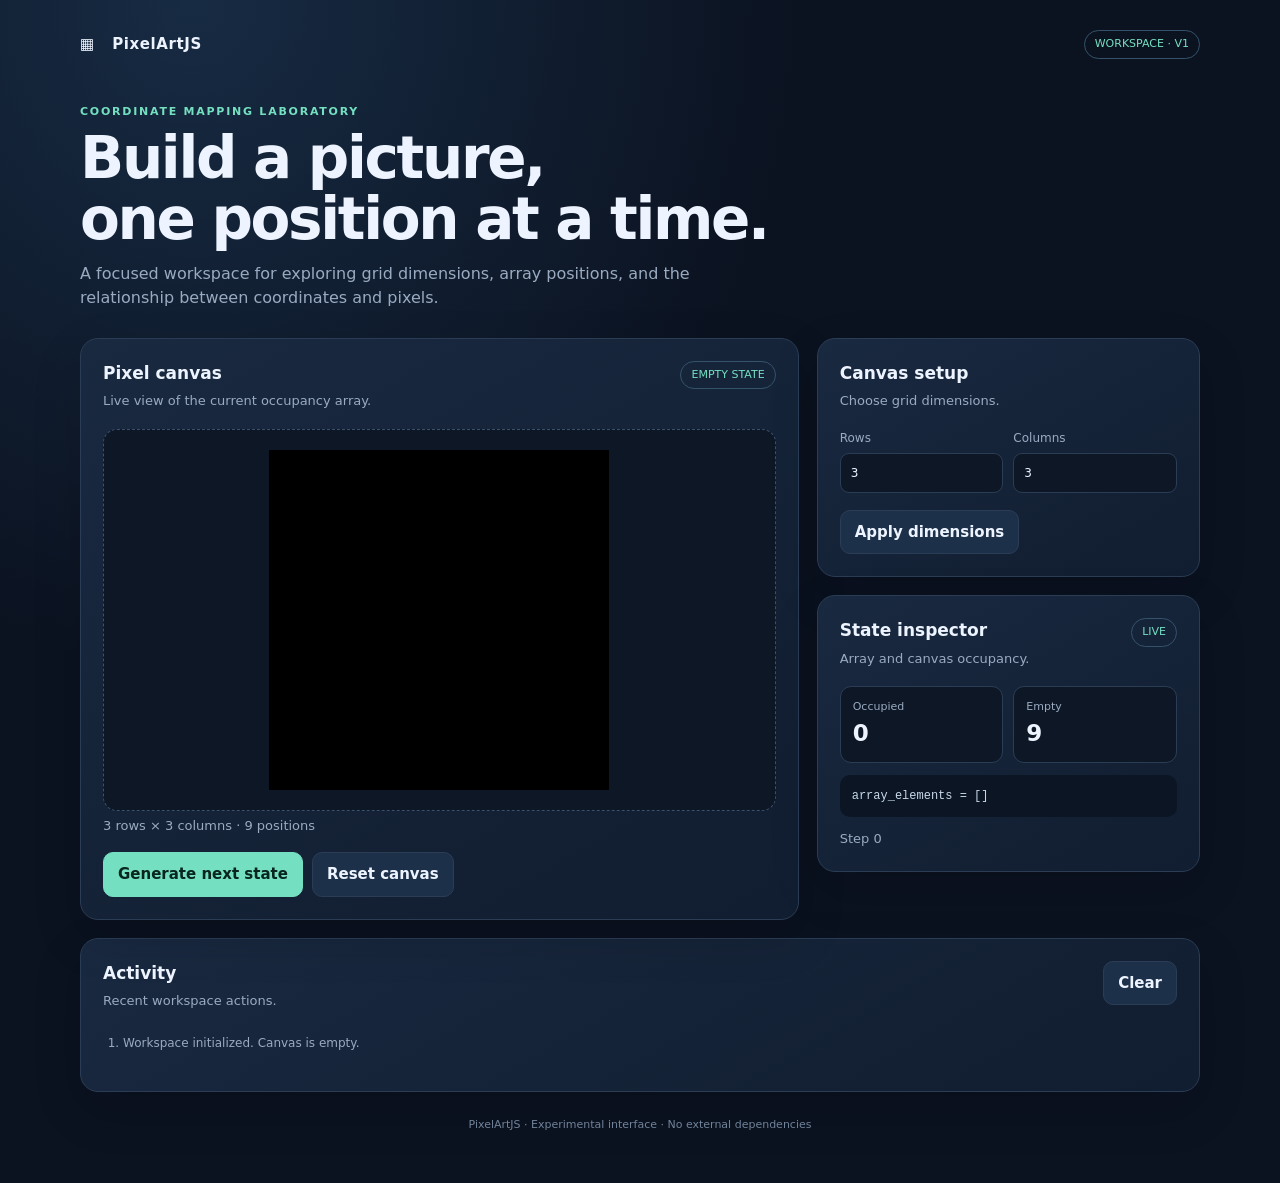
==== index.html @ 9ec1ab0c "Set canvas pixels to black" ====
<!doctype html>
<html lang="en">
<head>
<meta charset="utf-8"><meta name="viewport" content="width=device-width,initial-scale=1">
<meta name="theme-color" content="#101827"><title>PixelArtJS · Workspace</title>
<style>
:root{color-scheme:dark;--bg:#0b1220;--panel:#142137;--line:#2b3d55;--text:#edf4ff;--muted:#9aabc1;--accent:#75e0c1}
*{box-sizing:border-box}body{margin:0;background:radial-gradient(ellipse at 15% 0%,#172b43,transparent 40%),var(--bg);color:var(--text);font:15px/1.5 system-ui,sans-serif}
button,input{font:inherit}.shell{width:min(1120px,calc(100% - 32px));margin:auto;padding:30px 0 50px}
header{display:flex;justify-content:space-between;align-items:center;margin-bottom:45px}.brand{font-weight:800;letter-spacing:.04em}.version,.tag{font-size:11px;color:var(--accent);border:1px solid #34536a;border-radius:30px;padding:5px 10px}
.eyebrow{color:var(--accent);font-size:11px;font-weight:800;letter-spacing:.16em;text-transform:uppercase}
h1{font-size:clamp(36px,6vw,58px);line-height:1.05;letter-spacing:-.04em;margin:8px 0 12px}.intro,.muted{color:var(--muted)}.intro{max-width:650px;margin:0 0 28px;font-size:16px}
.layout{display:grid;grid-template-columns:minmax(0,1.5fr) minmax(270px,.8fr);gap:18px;align-items:start}
.panel{background:linear-gradient(150deg,#192940,#111d30);border:1px solid var(--line);border-radius:18px;padding:22px;box-shadow:0 18px 50px #0002;min-width:0}
.panel h2{font-size:17px;margin:0}.panel-head{display:flex;justify-content:space-between;align-items:start;gap:12px;margin-bottom:18px}
.muted{font-size:13px;margin:5px 0 0}.canvas-wrap{display:grid;place-items:center;min-height:380px;padding:20px;border:1px dashed #3a506b;border-radius:14px;background:#0d1726}
#grid{display:grid;width:min(100%,340px);aspect-ratio:1;gap:0}.pixel{border:0;border-radius:0;background:#000}.pixel.on{background:#000}
.actions{display:flex;flex-wrap:wrap;gap:9px;margin-top:17px}.btn{border:1px solid var(--line);border-radius:10px;padding:10px 14px;color:var(--text);background:#1d3049;font-weight:650;cursor:pointer}.btn.primary{background:var(--accent);border-color:var(--accent);color:#08251e}.btn:disabled{opacity:.45;cursor:not-allowed}
.side{display:grid;gap:18px}.fields,.metrics{display:grid;grid-template-columns:1fr 1fr;gap:10px}label{display:grid;gap:6px;color:var(--muted);font-size:12px}input{width:100%;padding:10px;border:1px solid var(--line);border-radius:9px;background:#0d1726;color:var(--text)}
.metric{padding:12px;border:1px solid var(--line);border-radius:11px;background:#0d1726}.metric span{display:block;color:var(--muted);font-size:11px}.metric strong{font-size:23px}
pre{white-space:pre-wrap;overflow-wrap:anywhere;padding:12px;border-radius:10px;background:#0b1523;color:#c9d8e9;font-size:12px}
.activity{margin-top:18px}.activity ol{padding-left:20px;color:var(--muted);font-size:12px}.activity li{padding:5px 0}
footer{text-align:center;color:#71839a;font-size:11px;margin-top:25px}
@media(max-width:800px){.layout{grid-template-columns:1fr}.side{grid-template-columns:1fr 1fr}}
@media(max-width:560px){.shell{width:calc(100% - 22px);padding-top:18px}.panel{padding:16px}.side{grid-template-columns:1fr}.canvas-wrap{min-height:280px;padding:12px}#grid{gap:0}}
</style>
</head>
<body><main class="shell">
<header><div class="brand">▦ &nbsp; PixelArtJS</div><span class="version">WORKSPACE · V1</span></header>
<section><div class="eyebrow">Coordinate mapping laboratory</div><h1>Build a picture,<br>one position at a time.</h1><p class="intro">A focused workspace for exploring grid dimensions, array positions, and the relationship between coordinates and pixels.</p></section>
<div class="layout">
<section class="panel"><div class="panel-head"><div><h2>Pixel canvas</h2><p class="muted">Live view of the current occupancy array.</p></div><span class="tag" id="status">EMPTY STATE</span></div>
<div class="canvas-wrap"><div id="grid" role="img" aria-label="3 by 3 pixel grid"></div></div>
<p class="muted" id="dimensions">3 rows × 3 columns · 9 positions</p>
<div class="actions"><button class="btn primary" id="generate">Generate next state</button><button class="btn" id="reset">Reset canvas</button></div></section>
<aside class="side">
<section class="panel"><div class="panel-head"><div><h2>Canvas setup</h2><p class="muted">Choose grid dimensions.</p></div></div><div class="fields">
<label>Rows<input id="rows" type="number" min="1" max="10" value="3"></label><label>Columns<input id="columns" type="number" min="1" max="10" value="3"></label></div>
<div class="actions"><button class="btn" id="apply">Apply dimensions</button></div></section>
<section class="panel"><div class="panel-head"><div><h2>State inspector</h2><p class="muted">Array and canvas occupancy.</p></div><span class="tag">LIVE</span></div>
<div class="metrics"><div class="metric"><span>Occupied</span><strong id="occupied">0</strong></div><div class="metric"><span>Empty</span><strong id="empty">9</strong></div></div><pre id="array">array_elements = []</pre><p class="muted" id="step">Step 0</p></section>
</aside></div>
<section class="panel activity"><div class="panel-head"><div><h2>Activity</h2><p class="muted">Recent workspace actions.</p></div><button class="btn" id="clear">Clear</button></div><ol id="log"><li>Workspace initialized. Canvas is empty.</li></ol></section>
<footer>PixelArtJS · Experimental interface · No external dependencies</footer>
</main>
<script>
(()=>{const s={rows:3,cols:3,items:[],step:0,log:["Workspace initialized. Canvas is empty."]};const $=id=>document.getElementById(id);
function note(t){s.log.unshift(t);s.log=s.log.slice(0,30);renderLog()}
function renderLog(){$("log").replaceChildren();(s.log.length?s.log:["No recent activity."]).forEach(t=>{const li=document.createElement("li");li.textContent=t;$("log").append(li)})}
function render(){const n=s.rows*s.cols,used=new Set(s.items),g=$("grid");g.replaceChildren();g.style.gridTemplateColumns=`repeat(${s.cols},minmax(0,1fr))`;g.setAttribute("aria-label",`${s.rows} by ${s.cols} pixel grid`);for(let i=0;i<n;i++){const cell=document.createElement("div");cell.className=used.has(i)?"pixel on":"pixel";cell.title=`Position ${i}; row ${Math.floor(i/s.cols)+1}, column ${i%s.cols+1}`;g.append(cell)}$("dimensions").textContent=`${s.rows} rows × ${s.cols} columns · ${n} positions`;$("occupied").textContent=s.items.length;$("empty").textContent=n-s.items.length;$("array").textContent=`array_elements = [${s.items.join(", ")}]`;$("step").textContent=`Step ${s.step}`;$("status").textContent=s.items.length===0?"EMPTY STATE":s.items.length===n?"FULL STATE":"IN PROGRESS";$("generate").disabled=s.items.length===n;$("generate").textContent=s.items.length===n?"Canvas complete":"Generate next state";renderLog()}
function nextCombo(a,n){const b=[...a];for(let i=b.length-1;i>=0;i--){if(b[i]<n-b.length+i){b[i]++;for(let j=i+1;j<b.length;j++)b[j]=b[j-1]+1;return b}}return null}
$("generate").addEventListener("click",()=>{const n=s.rows*s.cols;if(s.items.length>=n)return;let next=s.items.length?nextCombo(s.items,n):[0];if(!next)next=Array.from({length:s.items.length+1},(_,i)=>i);s.items=next;s.step++;note(`Generated state ${s.step}: [${s.items.join(", ")}]`);render()});
$("reset").addEventListener("click",()=>{s.items=[];s.step=0;note("Canvas reset to the empty state.");render()});
$("apply").addEventListener("click",()=>{const r=Number($("rows").value),c=Number($("columns").value);if(!Number.isInteger(r)||!Number.isInteger(c)||r<1||r>10||c<1||c>10){note("Invalid dimensions. Choose whole numbers from 1 to 10.");return}s.rows=r;s.cols=c;s.items=[];s.step=0;note(`Canvas dimensions changed to ${r} × ${c}; state reset.`);render()});
$("clear").addEventListener("click",()=>{s.log=[];renderLog()});render()})();
</script></body></html>
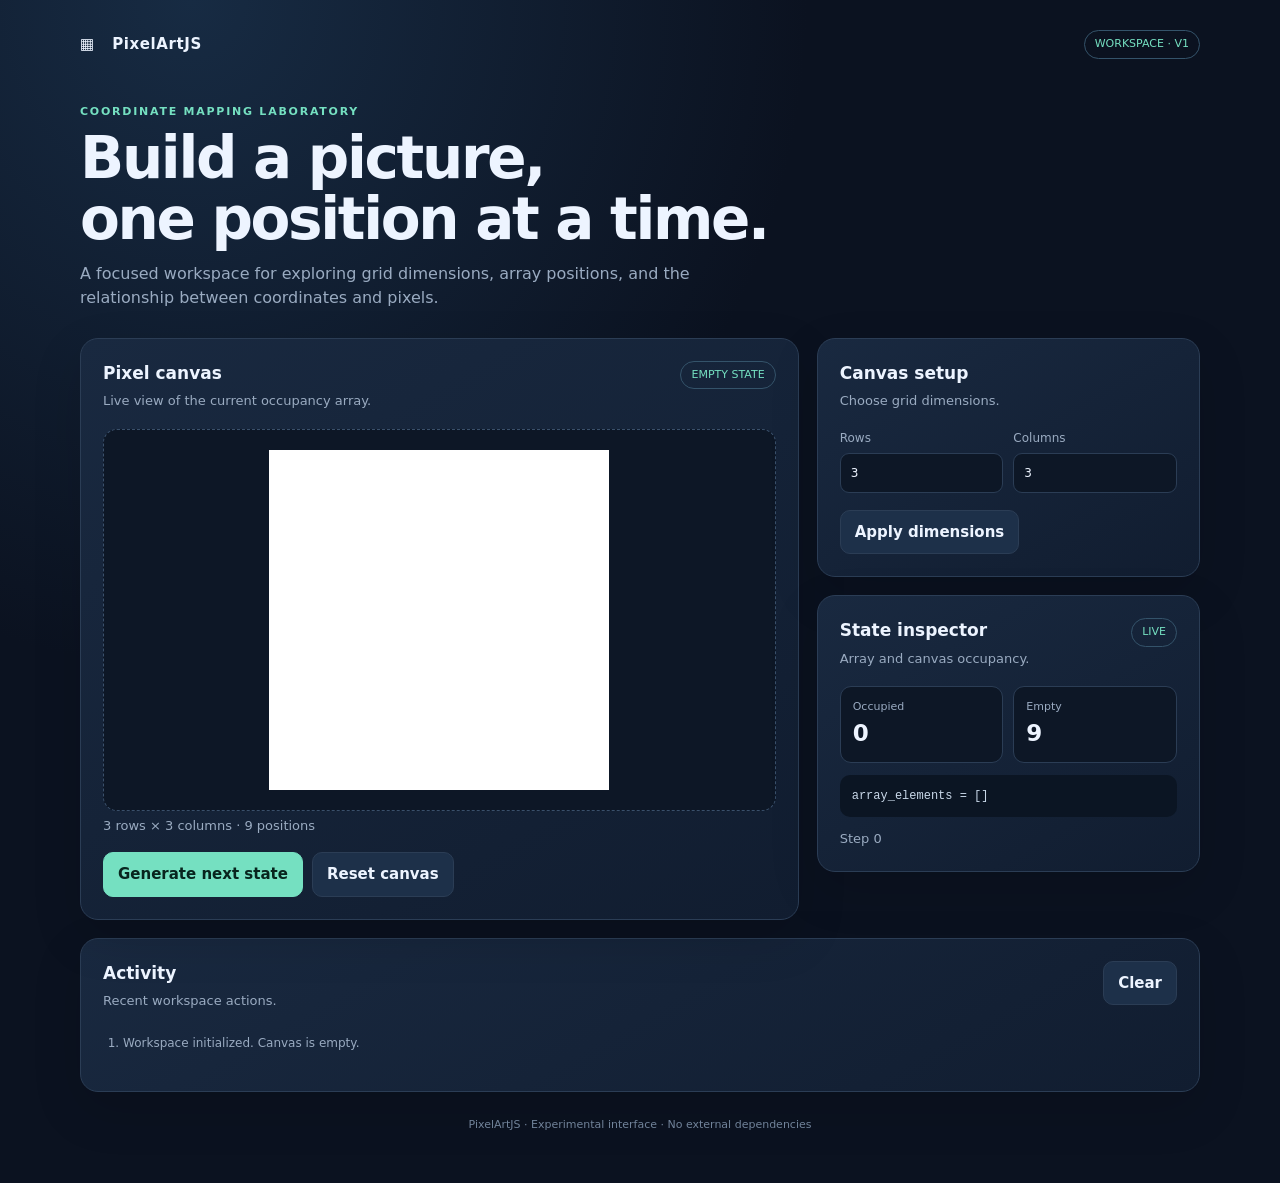
==== commit 00bb6656: "Set empty pixels white and occupied pixels black" ====
--- a/index.html
+++ b/index.html
@@ -14,7 +14,7 @@
 .panel{background:linear-gradient(150deg,#192940,#111d30);border:1px solid var(--line);border-radius:18px;padding:22px;box-shadow:0 18px 50px #0002;min-width:0}
 .panel h2{font-size:17px;margin:0}.panel-head{display:flex;justify-content:space-between;align-items:start;gap:12px;margin-bottom:18px}
 .muted{font-size:13px;margin:5px 0 0}.canvas-wrap{display:grid;place-items:center;min-height:380px;padding:20px;border:1px dashed #3a506b;border-radius:14px;background:#0d1726}
-#grid{display:grid;width:min(100%,340px);aspect-ratio:1;gap:0}.pixel{border:0;border-radius:0;background:#000}.pixel.on{background:#000}
+#grid{display:grid;width:min(100%,340px);aspect-ratio:1;gap:0}.pixel{border:0;border-radius:0;background:#fff}.pixel.on{background:#000}
 .actions{display:flex;flex-wrap:wrap;gap:9px;margin-top:17px}.btn{border:1px solid var(--line);border-radius:10px;padding:10px 14px;color:var(--text);background:#1d3049;font-weight:650;cursor:pointer}.btn.primary{background:var(--accent);border-color:var(--accent);color:#08251e}.btn:disabled{opacity:.45;cursor:not-allowed}
 .side{display:grid;gap:18px}.fields,.metrics{display:grid;grid-template-columns:1fr 1fr;gap:10px}label{display:grid;gap:6px;color:var(--muted);font-size:12px}input{width:100%;padding:10px;border:1px solid var(--line);border-radius:9px;background:#0d1726;color:var(--text)}
 .metric{padding:12px;border:1px solid var(--line);border-radius:11px;background:#0d1726}.metric span{display:block;color:var(--muted);font-size:11px}.metric strong{font-size:23px}
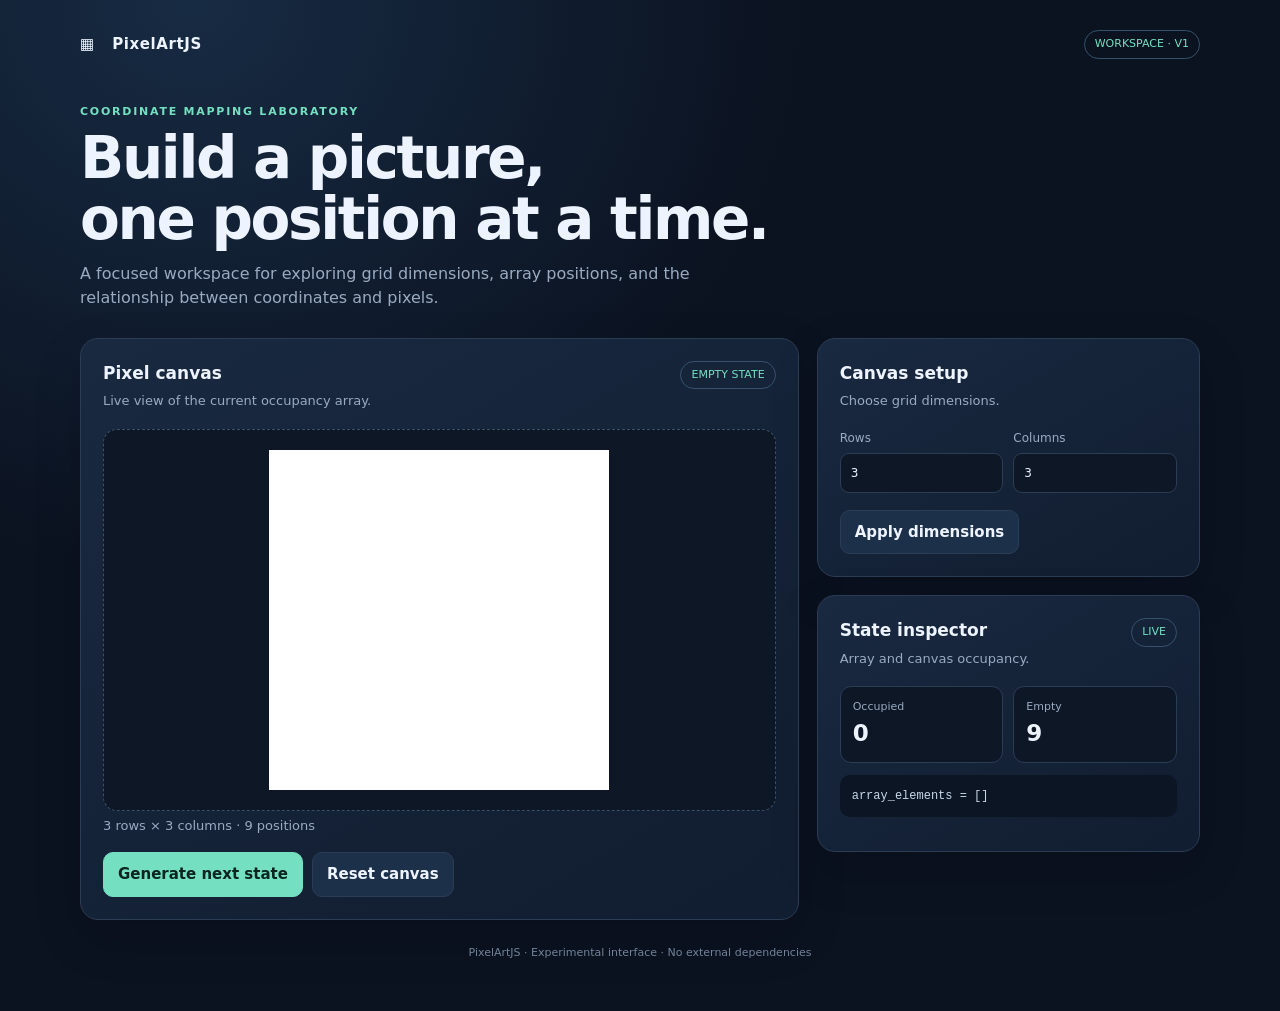
==== commit bd9d92aa: "Remove step counter and activity log" ====
--- a/index.html
+++ b/index.html
@@ -19,7 +19,6 @@
 .side{display:grid;gap:18px}.fields,.metrics{display:grid;grid-template-columns:1fr 1fr;gap:10px}label{display:grid;gap:6px;color:var(--muted);font-size:12px}input{width:100%;padding:10px;border:1px solid var(--line);border-radius:9px;background:#0d1726;color:var(--text)}
 .metric{padding:12px;border:1px solid var(--line);border-radius:11px;background:#0d1726}.metric span{display:block;color:var(--muted);font-size:11px}.metric strong{font-size:23px}
 pre{white-space:pre-wrap;overflow-wrap:anywhere;padding:12px;border-radius:10px;background:#0b1523;color:#c9d8e9;font-size:12px}
-.activity{margin-top:18px}.activity ol{padding-left:20px;color:var(--muted);font-size:12px}.activity li{padding:5px 0}
 footer{text-align:center;color:#71839a;font-size:11px;margin-top:25px}
 @media(max-width:800px){.layout{grid-template-columns:1fr}.side{grid-template-columns:1fr 1fr}}
 @media(max-width:560px){.shell{width:calc(100% - 22px);padding-top:18px}.panel{padding:16px}.side{grid-template-columns:1fr}.canvas-wrap{min-height:280px;padding:12px}#grid{gap:0}}
@@ -38,19 +37,17 @@
 <label>Rows<input id="rows" type="number" min="1" max="10" value="3"></label><label>Columns<input id="columns" type="number" min="1" max="10" value="3"></label></div>
 <div class="actions"><button class="btn" id="apply">Apply dimensions</button></div></section>
 <section class="panel"><div class="panel-head"><div><h2>State inspector</h2><p class="muted">Array and canvas occupancy.</p></div><span class="tag">LIVE</span></div>
-<div class="metrics"><div class="metric"><span>Occupied</span><strong id="occupied">0</strong></div><div class="metric"><span>Empty</span><strong id="empty">9</strong></div></div><pre id="array">array_elements = []</pre><p class="muted" id="step">Step 0</p></section>
+<div class="metrics"><div class="metric"><span>Occupied</span><strong id="occupied">0</strong></div><div class="metric"><span>Empty</span><strong id="empty">9</strong></div></div><pre id="array">array_elements = []</pre></section>
 </aside></div>
-<section class="panel activity"><div class="panel-head"><div><h2>Activity</h2><p class="muted">Recent workspace actions.</p></div><button class="btn" id="clear">Clear</button></div><ol id="log"><li>Workspace initialized. Canvas is empty.</li></ol></section>
+
 <footer>PixelArtJS · Experimental interface · No external dependencies</footer>
 </main>
 <script>
-(()=>{const s={rows:3,cols:3,items:[],step:0,log:["Workspace initialized. Canvas is empty."]};const $=id=>document.getElementById(id);
-function note(t){s.log.unshift(t);s.log=s.log.slice(0,30);renderLog()}
-function renderLog(){$("log").replaceChildren();(s.log.length?s.log:["No recent activity."]).forEach(t=>{const li=document.createElement("li");li.textContent=t;$("log").append(li)})}
-function render(){const n=s.rows*s.cols,used=new Set(s.items),g=$("grid");g.replaceChildren();g.style.gridTemplateColumns=`repeat(${s.cols},minmax(0,1fr))`;g.setAttribute("aria-label",`${s.rows} by ${s.cols} pixel grid`);for(let i=0;i<n;i++){const cell=document.createElement("div");cell.className=used.has(i)?"pixel on":"pixel";cell.title=`Position ${i}; row ${Math.floor(i/s.cols)+1}, column ${i%s.cols+1}`;g.append(cell)}$("dimensions").textContent=`${s.rows} rows × ${s.cols} columns · ${n} positions`;$("occupied").textContent=s.items.length;$("empty").textContent=n-s.items.length;$("array").textContent=`array_elements = [${s.items.join(", ")}]`;$("step").textContent=`Step ${s.step}`;$("status").textContent=s.items.length===0?"EMPTY STATE":s.items.length===n?"FULL STATE":"IN PROGRESS";$("generate").disabled=s.items.length===n;$("generate").textContent=s.items.length===n?"Canvas complete":"Generate next state";renderLog()}
+(()=>{const s={rows:3,cols:3,items:[]};const $=id=>document.getElementById(id);
+function render(){const n=s.rows*s.cols,used=new Set(s.items),g=$("grid");g.replaceChildren();g.style.gridTemplateColumns=`repeat(${s.cols},minmax(0,1fr))`;g.setAttribute("aria-label",`${s.rows} by ${s.cols} pixel grid`);for(let i=0;i<n;i++){const cell=document.createElement("div");cell.className=used.has(i)?"pixel on":"pixel";cell.title=`Position ${i}; row ${Math.floor(i/s.cols)+1}, column ${i%s.cols+1}`;g.append(cell)}$("dimensions").textContent=`${s.rows} rows × ${s.cols} columns · ${n} positions`;$("occupied").textContent=s.items.length;$("empty").textContent=n-s.items.length;$("array").textContent=`array_elements = [${s.items.join(", ")}]`;$("status").textContent=s.items.length===0?"EMPTY STATE":s.items.length===n?"FULL STATE":"IN PROGRESS";$("generate").disabled=s.items.length===n;$("generate").textContent=s.items.length===n?"Canvas complete":"Generate next state"}
 function nextCombo(a,n){const b=[...a];for(let i=b.length-1;i>=0;i--){if(b[i]<n-b.length+i){b[i]++;for(let j=i+1;j<b.length;j++)b[j]=b[j-1]+1;return b}}return null}
-$("generate").addEventListener("click",()=>{const n=s.rows*s.cols;if(s.items.length>=n)return;let next=s.items.length?nextCombo(s.items,n):[0];if(!next)next=Array.from({length:s.items.length+1},(_,i)=>i);s.items=next;s.step++;note(`Generated state ${s.step}: [${s.items.join(", ")}]`);render()});
-$("reset").addEventListener("click",()=>{s.items=[];s.step=0;note("Canvas reset to the empty state.");render()});
-$("apply").addEventListener("click",()=>{const r=Number($("rows").value),c=Number($("columns").value);if(!Number.isInteger(r)||!Number.isInteger(c)||r<1||r>10||c<1||c>10){note("Invalid dimensions. Choose whole numbers from 1 to 10.");return}s.rows=r;s.cols=c;s.items=[];s.step=0;note(`Canvas dimensions changed to ${r} × ${c}; state reset.`);render()});
-$("clear").addEventListener("click",()=>{s.log=[];renderLog()});render()})();
+$("generate").addEventListener("click",()=>{const n=s.rows*s.cols;if(s.items.length>=n)return;let next=s.items.length?nextCombo(s.items,n):[0];if(!next)next=Array.from({length:s.items.length+1},(_,i)=>i);s.items=next;render()});
+$("reset").addEventListener("click",()=>{s.items=[];render()});
+$("apply").addEventListener("click",()=>{const r=Number($("rows").value),c=Number($("columns").value);if(!Number.isInteger(r)||!Number.isInteger(c)||r<1||r>10||c<1||c>10){return}s.rows=r;s.cols=c;s.items=[];render()});
+render()})();
 </script></body></html>
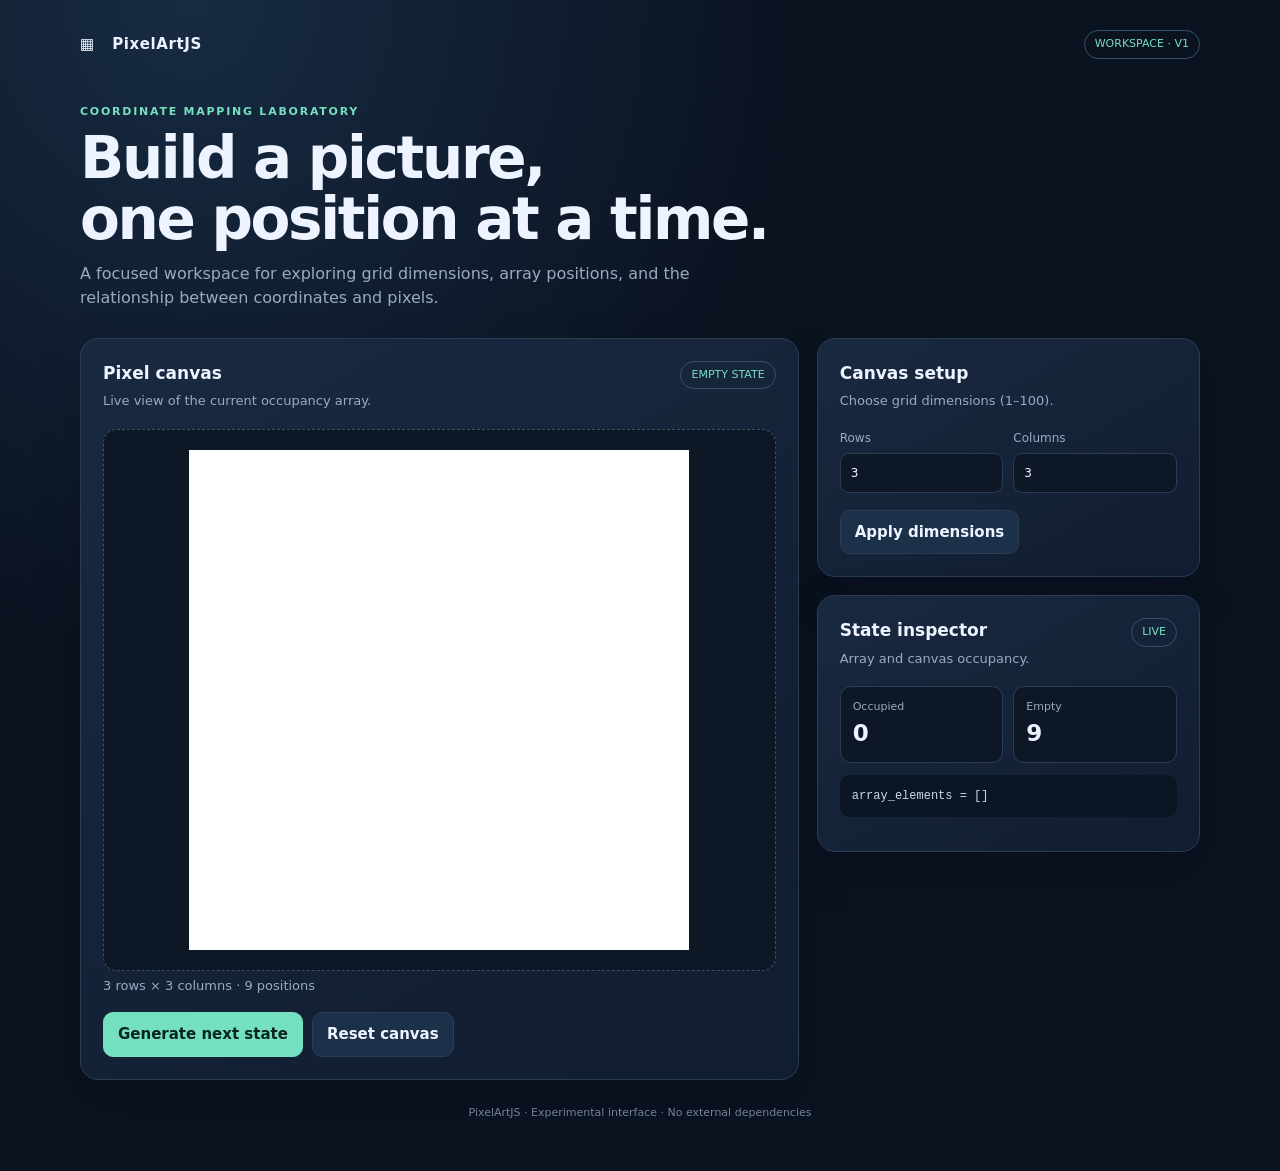
==== commit 4f5afcf7: "Increase canvas dimension inputs to 100x100" ====
--- a/index.html
+++ b/index.html
@@ -13,15 +13,15 @@
 .layout{display:grid;grid-template-columns:minmax(0,1.5fr) minmax(270px,.8fr);gap:18px;align-items:start}
 .panel{background:linear-gradient(150deg,#192940,#111d30);border:1px solid var(--line);border-radius:18px;padding:22px;box-shadow:0 18px 50px #0002;min-width:0}
 .panel h2{font-size:17px;margin:0}.panel-head{display:flex;justify-content:space-between;align-items:start;gap:12px;margin-bottom:18px}
-.muted{font-size:13px;margin:5px 0 0}.canvas-wrap{display:grid;place-items:center;min-height:380px;padding:20px;border:1px dashed #3a506b;border-radius:14px;background:#0d1726}
-#grid{display:grid;width:min(100%,340px);aspect-ratio:1;gap:0}.pixel{border:0;border-radius:0;background:#fff}.pixel.on{background:#000}
+.muted{font-size:13px;margin:5px 0 0}.canvas-wrap{display:grid;place-items:center;min-height:380px;padding:20px;border:1px dashed #3a506b;border-radius:14px;background:#0d1726;overflow:auto}
+#grid{display:grid;width:min(100%,500px);aspect-ratio:1;gap:0;flex:none}.pixel{min-width:0;min-height:0;border:0;border-radius:0;background:#fff}.pixel.on{background:#000}
 .actions{display:flex;flex-wrap:wrap;gap:9px;margin-top:17px}.btn{border:1px solid var(--line);border-radius:10px;padding:10px 14px;color:var(--text);background:#1d3049;font-weight:650;cursor:pointer}.btn.primary{background:var(--accent);border-color:var(--accent);color:#08251e}.btn:disabled{opacity:.45;cursor:not-allowed}
 .side{display:grid;gap:18px}.fields,.metrics{display:grid;grid-template-columns:1fr 1fr;gap:10px}label{display:grid;gap:6px;color:var(--muted);font-size:12px}input{width:100%;padding:10px;border:1px solid var(--line);border-radius:9px;background:#0d1726;color:var(--text)}
 .metric{padding:12px;border:1px solid var(--line);border-radius:11px;background:#0d1726}.metric span{display:block;color:var(--muted);font-size:11px}.metric strong{font-size:23px}
 pre{white-space:pre-wrap;overflow-wrap:anywhere;padding:12px;border-radius:10px;background:#0b1523;color:#c9d8e9;font-size:12px}
 footer{text-align:center;color:#71839a;font-size:11px;margin-top:25px}
 @media(max-width:800px){.layout{grid-template-columns:1fr}.side{grid-template-columns:1fr 1fr}}
-@media(max-width:560px){.shell{width:calc(100% - 22px);padding-top:18px}.panel{padding:16px}.side{grid-template-columns:1fr}.canvas-wrap{min-height:280px;padding:12px}#grid{gap:0}}
+@media(max-width:560px){.shell{width:calc(100% - 22px);padding-top:18px}.panel{padding:16px}.side{grid-template-columns:1fr}.canvas-wrap{min-height:280px;padding:12px}#grid{width:min(100%,500px);gap:0}}
 </style>
 </head>
 <body><main class="shell">
@@ -33,13 +33,12 @@
 <p class="muted" id="dimensions">3 rows × 3 columns · 9 positions</p>
 <div class="actions"><button class="btn primary" id="generate">Generate next state</button><button class="btn" id="reset">Reset canvas</button></div></section>
 <aside class="side">
-<section class="panel"><div class="panel-head"><div><h2>Canvas setup</h2><p class="muted">Choose grid dimensions.</p></div></div><div class="fields">
-<label>Rows<input id="rows" type="number" min="1" max="10" value="3"></label><label>Columns<input id="columns" type="number" min="1" max="10" value="3"></label></div>
+<section class="panel"><div class="panel-head"><div><h2>Canvas setup</h2><p class="muted">Choose grid dimensions (1–100).</p></div></div><div class="fields">
+<label>Rows<input id="rows" type="number" min="1" max="100" value="3" step="1"></label><label>Columns<input id="columns" type="number" min="1" max="100" value="3" step="1"></label></div>
 <div class="actions"><button class="btn" id="apply">Apply dimensions</button></div></section>
 <section class="panel"><div class="panel-head"><div><h2>State inspector</h2><p class="muted">Array and canvas occupancy.</p></div><span class="tag">LIVE</span></div>
 <div class="metrics"><div class="metric"><span>Occupied</span><strong id="occupied">0</strong></div><div class="metric"><span>Empty</span><strong id="empty">9</strong></div></div><pre id="array">array_elements = []</pre></section>
 </aside></div>
-
 <footer>PixelArtJS · Experimental interface · No external dependencies</footer>
 </main>
 <script>
@@ -48,6 +47,6 @@
 function nextCombo(a,n){const b=[...a];for(let i=b.length-1;i>=0;i--){if(b[i]<n-b.length+i){b[i]++;for(let j=i+1;j<b.length;j++)b[j]=b[j-1]+1;return b}}return null}
 $("generate").addEventListener("click",()=>{const n=s.rows*s.cols;if(s.items.length>=n)return;let next=s.items.length?nextCombo(s.items,n):[0];if(!next)next=Array.from({length:s.items.length+1},(_,i)=>i);s.items=next;render()});
 $("reset").addEventListener("click",()=>{s.items=[];render()});
-$("apply").addEventListener("click",()=>{const r=Number($("rows").value),c=Number($("columns").value);if(!Number.isInteger(r)||!Number.isInteger(c)||r<1||r>10||c<1||c>10){return}s.rows=r;s.cols=c;s.items=[];render()});
+$("apply").addEventListener("click",()=>{const r=Number($("rows").value),c=Number($("columns").value);if(!Number.isInteger(r)||!Number.isInteger(c)||r<1||r>100||c<1||c>100){return}s.rows=r;s.cols=c;s.items=[];render()});
 render()})();
 </script></body></html>
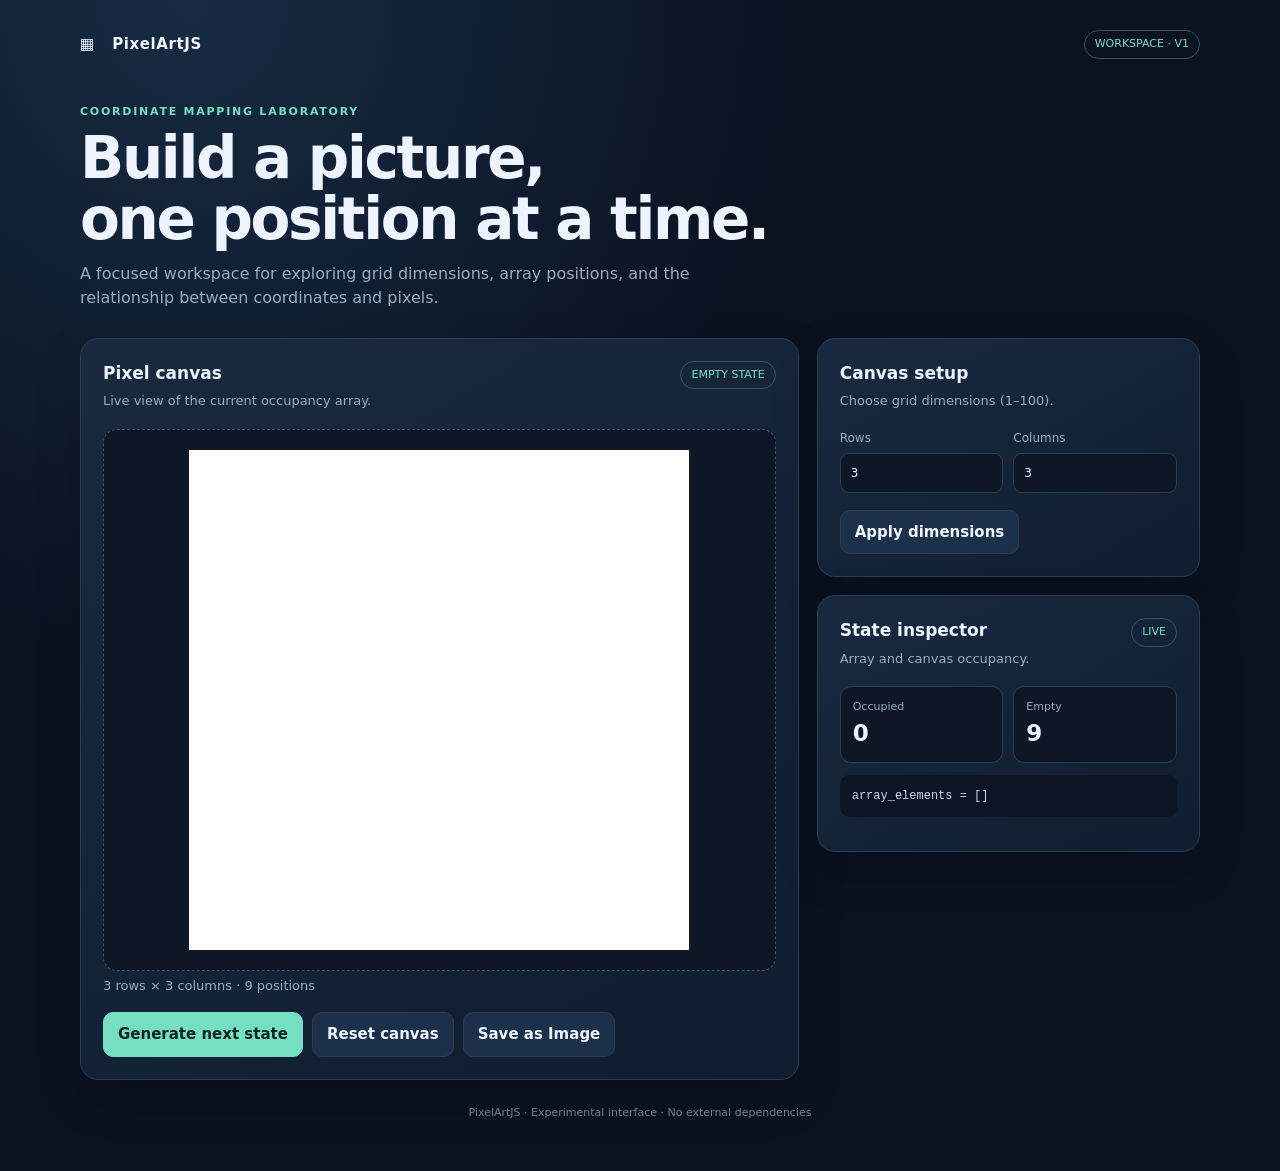
==== commit f3be00d3: "Add Save as Image PNG export" ====
--- a/index.html
+++ b/index.html
@@ -31,7 +31,7 @@
 <section class="panel"><div class="panel-head"><div><h2>Pixel canvas</h2><p class="muted">Live view of the current occupancy array.</p></div><span class="tag" id="status">EMPTY STATE</span></div>
 <div class="canvas-wrap"><div id="grid" role="img" aria-label="3 by 3 pixel grid"></div></div>
 <p class="muted" id="dimensions">3 rows × 3 columns · 9 positions</p>
-<div class="actions"><button class="btn primary" id="generate">Generate next state</button><button class="btn" id="reset">Reset canvas</button></div></section>
+<div class="actions"><button class="btn primary" id="generate">Generate next state</button><button class="btn" id="reset">Reset canvas</button><button class="btn" id="saveImage">Save as Image</button></div></section>
 <aside class="side">
 <section class="panel"><div class="panel-head"><div><h2>Canvas setup</h2><p class="muted">Choose grid dimensions (1–100).</p></div></div><div class="fields">
 <label>Rows<input id="rows" type="number" min="1" max="100" value="3" step="1"></label><label>Columns<input id="columns" type="number" min="1" max="100" value="3" step="1"></label></div>
@@ -48,5 +48,6 @@
 $("generate").addEventListener("click",()=>{const n=s.rows*s.cols;if(s.items.length>=n)return;let next=s.items.length?nextCombo(s.items,n):[0];if(!next)next=Array.from({length:s.items.length+1},(_,i)=>i);s.items=next;render()});
 $("reset").addEventListener("click",()=>{s.items=[];render()});
 $("apply").addEventListener("click",()=>{const r=Number($("rows").value),c=Number($("columns").value);if(!Number.isInteger(r)||!Number.isInteger(c)||r<1||r>100||c<1||c>100){return}s.rows=r;s.cols=c;s.items=[];render()});
+$("saveImage").addEventListener("click",()=>{const canvas=document.createElement("canvas");canvas.width=s.cols;canvas.height=s.rows;const ctx=canvas.getContext("2d");ctx.fillStyle="#fff";ctx.fillRect(0,0,s.cols,s.rows);ctx.fillStyle="#000";for(const index of s.items){const row=Math.floor(index/s.cols),col=index%s.cols;ctx.fillRect(col,row,1,1)}canvas.toBlob(blob=>{if(!blob)return;const url=URL.createObjectURL(blob),link=document.createElement("a");link.href=url;link.download=`pixelartjs-${s.rows}x${s.cols}.png`;link.click();URL.revokeObjectURL(url)},"image/png")});
 render()})();
 </script></body></html>
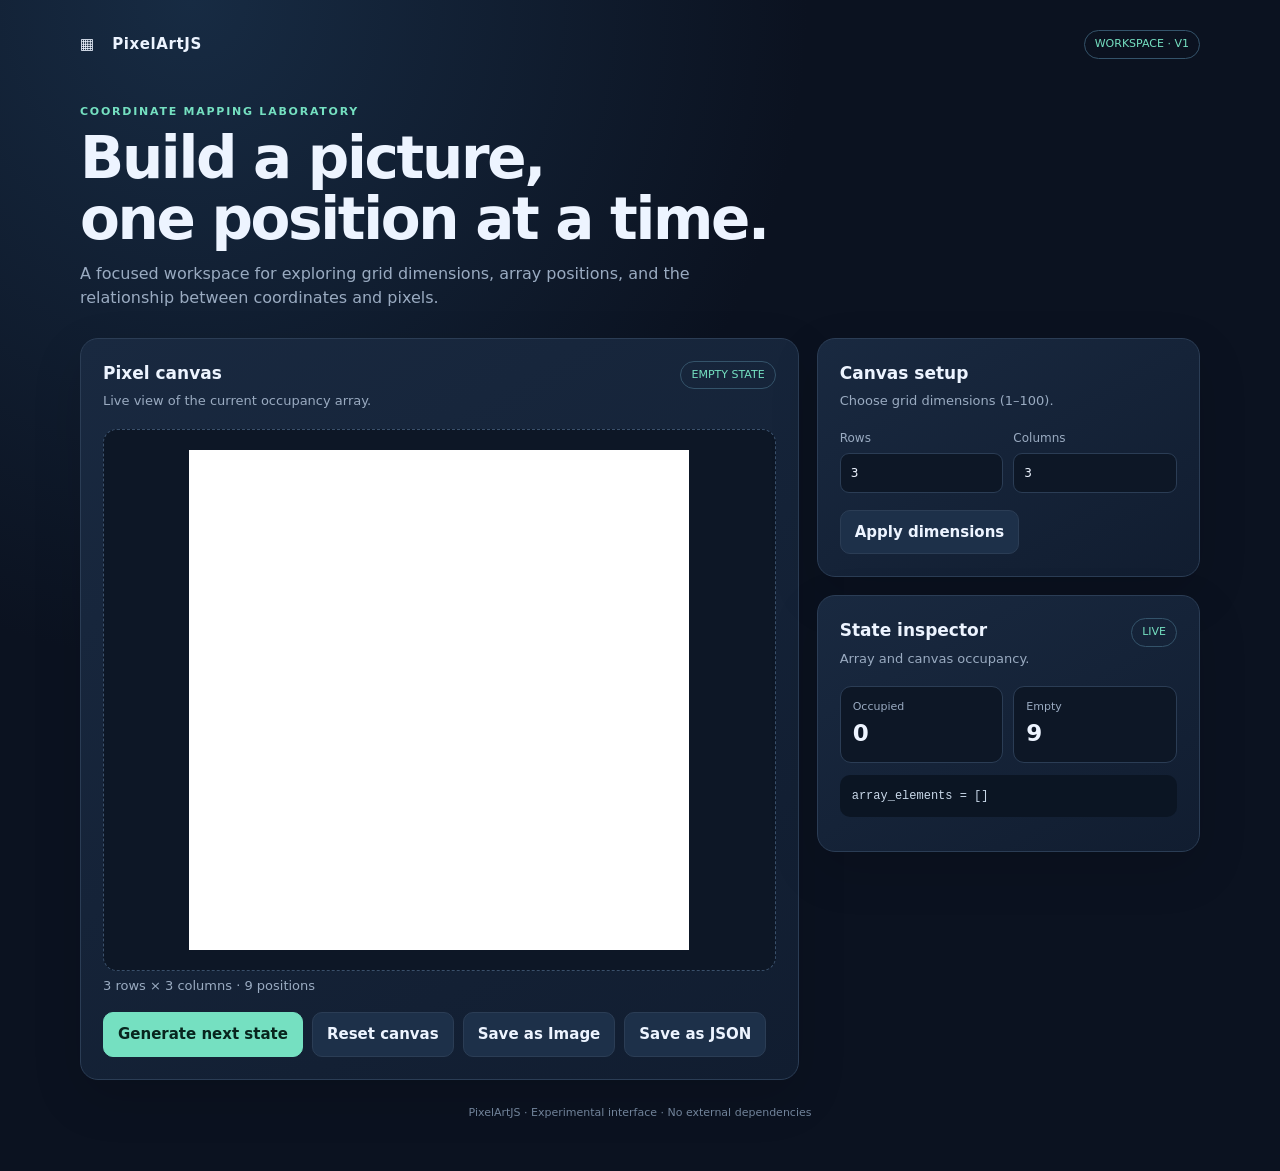
==== commit 02ac86d8: "Add Save as JSON export" ====
--- a/index.html
+++ b/index.html
@@ -31,7 +31,7 @@
 <section class="panel"><div class="panel-head"><div><h2>Pixel canvas</h2><p class="muted">Live view of the current occupancy array.</p></div><span class="tag" id="status">EMPTY STATE</span></div>
 <div class="canvas-wrap"><div id="grid" role="img" aria-label="3 by 3 pixel grid"></div></div>
 <p class="muted" id="dimensions">3 rows × 3 columns · 9 positions</p>
-<div class="actions"><button class="btn primary" id="generate">Generate next state</button><button class="btn" id="reset">Reset canvas</button><button class="btn" id="saveImage">Save as Image</button></div></section>
+<div class="actions"><button class="btn primary" id="generate">Generate next state</button><button class="btn" id="reset">Reset canvas</button><button class="btn" id="saveImage">Save as Image</button><button class="btn" id="saveJson">Save as JSON</button></div></section>
 <aside class="side">
 <section class="panel"><div class="panel-head"><div><h2>Canvas setup</h2><p class="muted">Choose grid dimensions (1–100).</p></div></div><div class="fields">
 <label>Rows<input id="rows" type="number" min="1" max="100" value="3" step="1"></label><label>Columns<input id="columns" type="number" min="1" max="100" value="3" step="1"></label></div>
@@ -49,5 +49,6 @@
 $("reset").addEventListener("click",()=>{s.items=[];render()});
 $("apply").addEventListener("click",()=>{const r=Number($("rows").value),c=Number($("columns").value);if(!Number.isInteger(r)||!Number.isInteger(c)||r<1||r>100||c<1||c>100){return}s.rows=r;s.cols=c;s.items=[];render()});
 $("saveImage").addEventListener("click",()=>{const canvas=document.createElement("canvas");canvas.width=s.cols;canvas.height=s.rows;const ctx=canvas.getContext("2d");ctx.fillStyle="#fff";ctx.fillRect(0,0,s.cols,s.rows);ctx.fillStyle="#000";for(const index of s.items){const row=Math.floor(index/s.cols),col=index%s.cols;ctx.fillRect(col,row,1,1)}canvas.toBlob(blob=>{if(!blob)return;const url=URL.createObjectURL(blob),link=document.createElement("a");link.href=url;link.download=`pixelartjs-${s.rows}x${s.cols}.png`;link.click();URL.revokeObjectURL(url)},"image/png")});
+$("saveJson").addEventListener("click",()=>{const data={rows:s.rows,columns:s.cols,array_elements:[...s.items]};const blob=new Blob([JSON.stringify(data,null,2)],{type:"application/json"});const url=URL.createObjectURL(blob),link=document.createElement("a");link.href=url;link.download=`pixelartjs-${s.rows}x${s.cols}.json`;link.click();URL.revokeObjectURL(url)});
 render()})();
 </script></body></html>
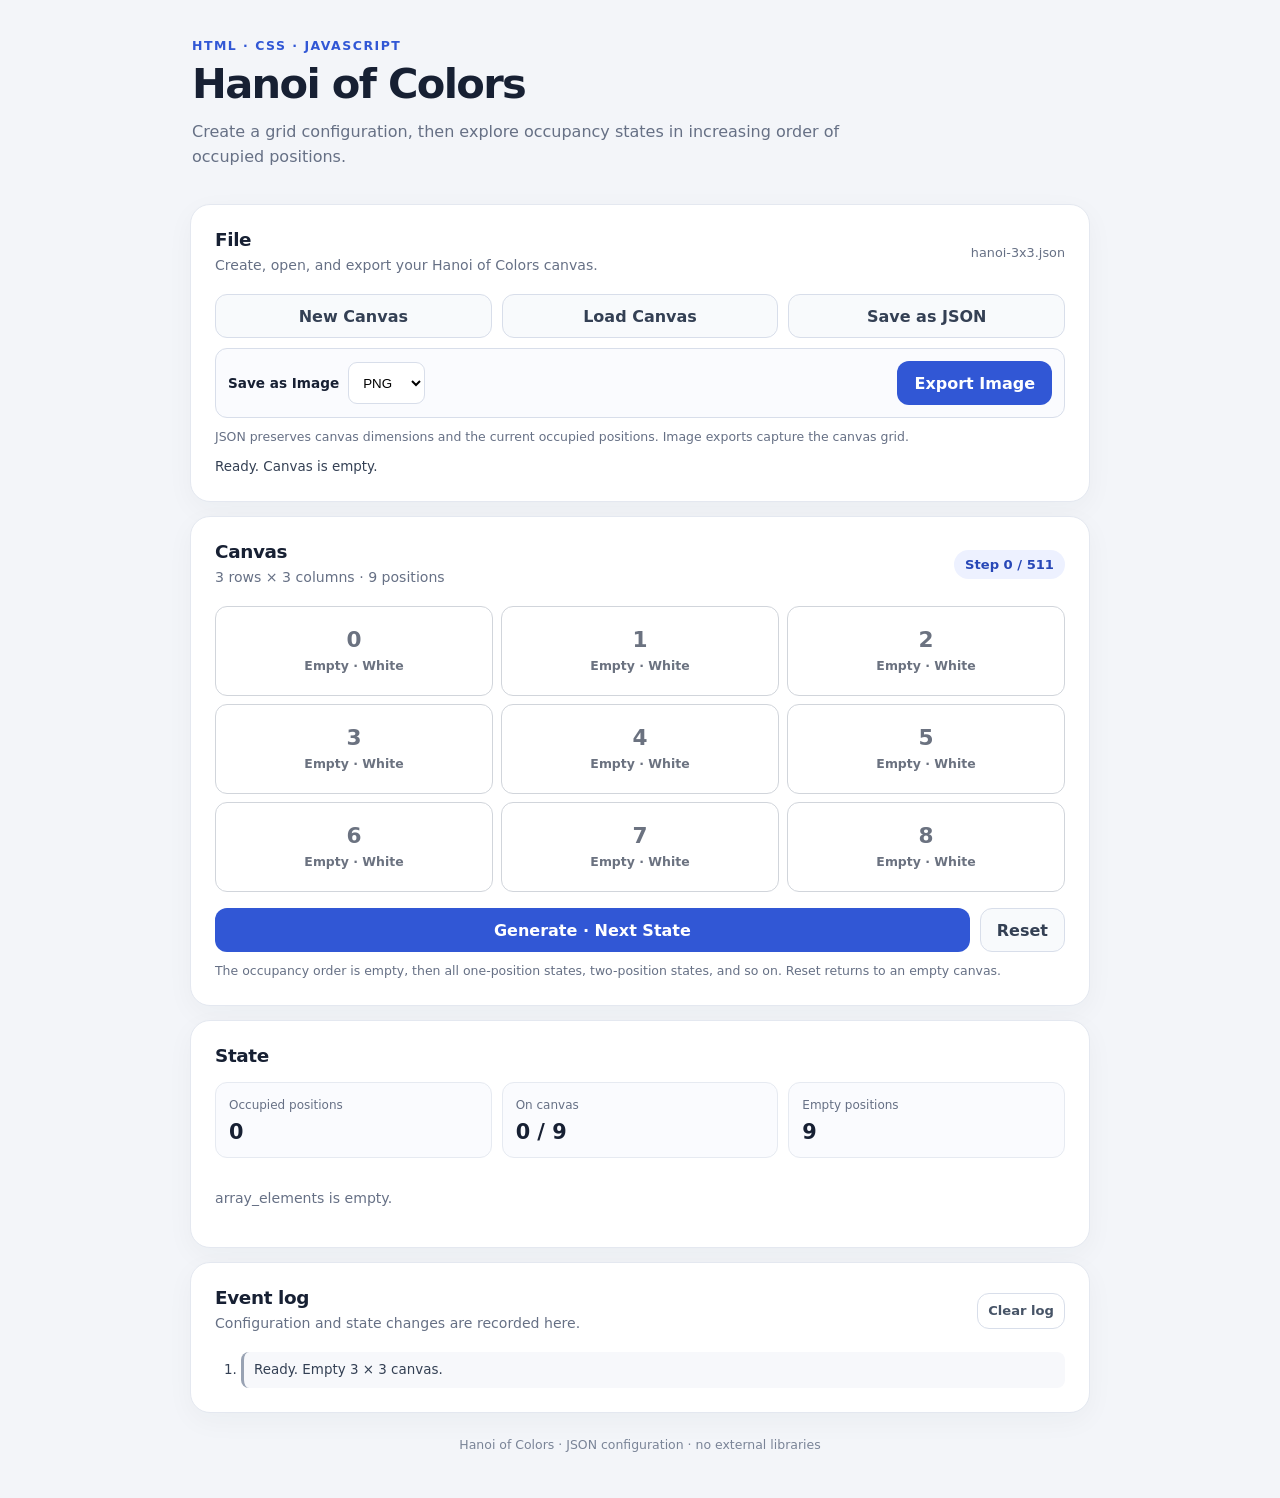
==== commit a580fe5f: "Merge pull request #1 from JasonScottCManalo12/feature/file-tab-canvas-management Integrate file-tab" ====
--- a/index.html
+++ b/index.html
@@ -1,54 +1,103 @@
 <!doctype html>
 <html lang="en">
 <head>
-<meta charset="utf-8"><meta name="viewport" content="width=device-width,initial-scale=1">
-<meta name="theme-color" content="#101827"><title>PixelArtJS · Workspace</title>
-<style>
-:root{color-scheme:dark;--bg:#0b1220;--panel:#142137;--line:#2b3d55;--text:#edf4ff;--muted:#9aabc1;--accent:#75e0c1}
-*{box-sizing:border-box}body{margin:0;background:radial-gradient(ellipse at 15% 0%,#172b43,transparent 40%),var(--bg);color:var(--text);font:15px/1.5 system-ui,sans-serif}
-button,input{font:inherit}.shell{width:min(1120px,calc(100% - 32px));margin:auto;padding:30px 0 50px}
-header{display:flex;justify-content:space-between;align-items:center;margin-bottom:45px}.brand{font-weight:800;letter-spacing:.04em}.version,.tag{font-size:11px;color:var(--accent);border:1px solid #34536a;border-radius:30px;padding:5px 10px}
-.eyebrow{color:var(--accent);font-size:11px;font-weight:800;letter-spacing:.16em;text-transform:uppercase}
-h1{font-size:clamp(36px,6vw,58px);line-height:1.05;letter-spacing:-.04em;margin:8px 0 12px}.intro,.muted{color:var(--muted)}.intro{max-width:650px;margin:0 0 28px;font-size:16px}
-.layout{display:grid;grid-template-columns:minmax(0,1.5fr) minmax(270px,.8fr);gap:18px;align-items:start}
-.panel{background:linear-gradient(150deg,#192940,#111d30);border:1px solid var(--line);border-radius:18px;padding:22px;box-shadow:0 18px 50px #0002;min-width:0}
-.panel h2{font-size:17px;margin:0}.panel-head{display:flex;justify-content:space-between;align-items:start;gap:12px;margin-bottom:18px}
-.muted{font-size:13px;margin:5px 0 0}.canvas-wrap{display:grid;place-items:center;min-height:380px;padding:20px;border:1px dashed #3a506b;border-radius:14px;background:#0d1726;overflow:auto}
-#grid{display:grid;width:min(100%,500px);aspect-ratio:1;gap:0;flex:none}.pixel{min-width:0;min-height:0;border:0;border-radius:0;background:#fff}.pixel.on{background:#000}
-.actions{display:flex;flex-wrap:wrap;gap:9px;margin-top:17px}.btn{border:1px solid var(--line);border-radius:10px;padding:10px 14px;color:var(--text);background:#1d3049;font-weight:650;cursor:pointer}.btn.primary{background:var(--accent);border-color:var(--accent);color:#08251e}.btn:disabled{opacity:.45;cursor:not-allowed}
-.side{display:grid;gap:18px}.fields,.metrics{display:grid;grid-template-columns:1fr 1fr;gap:10px}label{display:grid;gap:6px;color:var(--muted);font-size:12px}input{width:100%;padding:10px;border:1px solid var(--line);border-radius:9px;background:#0d1726;color:var(--text)}
-.metric{padding:12px;border:1px solid var(--line);border-radius:11px;background:#0d1726}.metric span{display:block;color:var(--muted);font-size:11px}.metric strong{font-size:23px}
-pre{white-space:pre-wrap;overflow-wrap:anywhere;padding:12px;border-radius:10px;background:#0b1523;color:#c9d8e9;font-size:12px}
-footer{text-align:center;color:#71839a;font-size:11px;margin-top:25px}
-@media(max-width:800px){.layout{grid-template-columns:1fr}.side{grid-template-columns:1fr 1fr}}
-@media(max-width:560px){.shell{width:calc(100% - 22px);padding-top:18px}.panel{padding:16px}.side{grid-template-columns:1fr}.canvas-wrap{min-height:280px;padding:12px}#grid{width:min(100%,500px);gap:0}}
-</style>
+  <meta charset="utf-8">
+  <meta name="viewport" content="width=device-width, initial-scale=1">
+  <meta name="theme-color" content="#111827">
+  <title>Hanoi of Colors</title>
+  <link rel="stylesheet" href="style.css">
+  <script src="script.js" defer></script>
 </head>
-<body><main class="shell">
-<header><div class="brand">▦ &nbsp; PixelArtJS</div><span class="version">WORKSPACE · V1</span></header>
-<section><div class="eyebrow">Coordinate mapping laboratory</div><h1>Build a picture,<br>one position at a time.</h1><p class="intro">A focused workspace for exploring grid dimensions, array positions, and the relationship between coordinates and pixels.</p></section>
-<div class="layout">
-<section class="panel"><div class="panel-head"><div><h2>Pixel canvas</h2><p class="muted">Live view of the current occupancy array.</p></div><span class="tag" id="status">EMPTY STATE</span></div>
-<div class="canvas-wrap"><div id="grid" role="img" aria-label="3 by 3 pixel grid"></div></div>
-<p class="muted" id="dimensions">3 rows × 3 columns · 9 positions</p>
-<div class="actions"><button class="btn primary" id="generate">Generate next state</button><button class="btn" id="reset">Reset canvas</button><button class="btn" id="saveImage">Save as Image</button><button class="btn" id="saveJson">Save as JSON</button></div></section>
-<aside class="side">
-<section class="panel"><div class="panel-head"><div><h2>Canvas setup</h2><p class="muted">Choose grid dimensions (1–100).</p></div></div><div class="fields">
-<label>Rows<input id="rows" type="number" min="1" max="100" value="3" step="1"></label><label>Columns<input id="columns" type="number" min="1" max="100" value="3" step="1"></label></div>
-<div class="actions"><button class="btn" id="apply">Apply dimensions</button></div></section>
-<section class="panel"><div class="panel-head"><div><h2>State inspector</h2><p class="muted">Array and canvas occupancy.</p></div><span class="tag">LIVE</span></div>
-<div class="metrics"><div class="metric"><span>Occupied</span><strong id="occupied">0</strong></div><div class="metric"><span>Empty</span><strong id="empty">9</strong></div></div><pre id="array">array_elements = []</pre></section>
-</aside></div>
-<footer>PixelArtJS · Experimental interface · No external dependencies</footer>
-</main>
-<script>
-(()=>{const s={rows:3,cols:3,items:[]};const $=id=>document.getElementById(id);
-function render(){const n=s.rows*s.cols,used=new Set(s.items),g=$("grid");g.replaceChildren();g.style.gridTemplateColumns=`repeat(${s.cols},minmax(0,1fr))`;g.setAttribute("aria-label",`${s.rows} by ${s.cols} pixel grid`);for(let i=0;i<n;i++){const cell=document.createElement("div");cell.className=used.has(i)?"pixel on":"pixel";cell.title=`Position ${i}; row ${Math.floor(i/s.cols)+1}, column ${i%s.cols+1}`;g.append(cell)}$("dimensions").textContent=`${s.rows} rows × ${s.cols} columns · ${n} positions`;$("occupied").textContent=s.items.length;$("empty").textContent=n-s.items.length;$("array").textContent=`array_elements = [${s.items.join(", ")}]`;$("status").textContent=s.items.length===0?"EMPTY STATE":s.items.length===n?"FULL STATE":"IN PROGRESS";$("generate").disabled=s.items.length===n;$("generate").textContent=s.items.length===n?"Canvas complete":"Generate next state"}
-function nextCombo(a,n){const b=[...a];for(let i=b.length-1;i>=0;i--){if(b[i]<n-b.length+i){b[i]++;for(let j=i+1;j<b.length;j++)b[j]=b[j-1]+1;return b}}return null}
-$("generate").addEventListener("click",()=>{const n=s.rows*s.cols;if(s.items.length>=n)return;let next=s.items.length?nextCombo(s.items,n):[0];if(!next)next=Array.from({length:s.items.length+1},(_,i)=>i);s.items=next;render()});
-$("reset").addEventListener("click",()=>{s.items=[];render()});
-$("apply").addEventListener("click",()=>{const r=Number($("rows").value),c=Number($("columns").value);if(!Number.isInteger(r)||!Number.isInteger(c)||r<1||r>100||c<1||c>100){return}s.rows=r;s.cols=c;s.items=[];render()});
-$("saveImage").addEventListener("click",()=>{const canvas=document.createElement("canvas");canvas.width=s.cols;canvas.height=s.rows;const ctx=canvas.getContext("2d");ctx.fillStyle="#fff";ctx.fillRect(0,0,s.cols,s.rows);ctx.fillStyle="#000";for(const index of s.items){const row=Math.floor(index/s.cols),col=index%s.cols;ctx.fillRect(col,row,1,1)}canvas.toBlob(blob=>{if(!blob)return;const url=URL.createObjectURL(blob),link=document.createElement("a");link.href=url;link.download=`pixelartjs-${s.rows}x${s.cols}.png`;link.click();URL.revokeObjectURL(url)},"image/png")});
-$("saveJson").addEventListener("click",()=>{const data={rows:s.rows,columns:s.cols,array_elements:[...s.items]};const blob=new Blob([JSON.stringify(data,null,2)],{type:"application/json"});const url=URL.createObjectURL(blob),link=document.createElement("a");link.href=url;link.download=`pixelartjs-${s.rows}x${s.cols}.json`;link.click();URL.revokeObjectURL(url)});
-render()})();
-</script></body></html>+<body>
+  <main class="app">
+    <header class="app-header">
+      <p class="eyebrow">HTML · CSS · JavaScript</p>
+      <h1>Hanoi of Colors</h1>
+      <p class="intro">Create a grid configuration, then explore occupancy states in increasing order of occupied positions.</p>
+    </header>
+
+    <section class="panel file-panel" aria-labelledby="file-title">
+      <div class="section-heading">
+        <div>
+          <h2 id="file-title">File</h2>
+          <p class="muted">Create, open, and export your Hanoi of Colors canvas.</p>
+        </div>
+        <span id="file-name-display" class="file-name">hanoi-3x3.json</span>
+      </div>
+      <nav class="file-menu" aria-label="File commands">
+        <button id="new-canvas-button" class="button secondary" type="button">New Canvas</button>
+        <button id="load-canvas-button" class="button secondary" type="button">Load Canvas</button>
+        <button id="save-json-button" class="button secondary" type="button">Save as JSON</button>
+        <div class="export-group">
+          <label for="image-format-select">Save as Image</label>
+          <select id="image-format-select" aria-label="Image format">
+            <option value="png">PNG</option>
+            <option value="jpeg">JPEG</option>
+            <option value="bmp">BMP</option>
+          </select>
+          <button id="save-image-button" class="button primary" type="button">Export Image</button>
+        </div>
+      </nav>
+      <div id="new-canvas-panel" class="new-canvas-panel" hidden>
+        <h3>New Canvas</h3>
+        <p class="muted">Choose dimensions for a fresh, empty canvas.</p>
+        <form id="new-canvas-form" class="config-form">
+          <label>Rows
+            <input id="new-rows-input" name="rows" type="number" min="1" max="5" value="3" required>
+          </label>
+          <label>Columns
+            <input id="new-columns-input" name="columns" type="number" min="1" max="5" value="3" required>
+          </label>
+          <p id="new-canvas-summary" class="config-summary">3 × 3 grid · 9 positions · 512 possible occupancy states</p>
+          <button class="button primary" type="submit">Create New Canvas</button>
+          <button id="cancel-new-canvas-button" class="button secondary" type="button">Cancel</button>
+        </form>
+      </div>
+      <input id="load-canvas-input" type="file" accept=".json,application/json" hidden>
+      <p class="hint">JSON preserves canvas dimensions and the current occupied positions. Image exports capture the canvas grid.</p>
+      <p id="file-status" class="status" role="status" aria-live="polite">Ready. Canvas is empty.</p>
+    </section>
+
+    <section class="panel" aria-labelledby="canvas-title">
+      <div class="section-heading">
+        <div>
+          <h2 id="canvas-title">Canvas</h2>
+          <p id="canvas-description" class="muted">3 rows × 3 columns · 9 positions</p>
+        </div>
+        <span id="click-count" class="counter">Step 0</span>
+      </div>
+
+      <div id="canvas-grid" class="canvas-grid" aria-live="polite"></div>
+
+      <div class="controls">
+        <button id="generate-button" class="button primary" type="button">Generate · Next State</button>
+        <button id="reset-button" class="button secondary" type="button">Reset</button>
+      </div>
+      <p class="hint">The occupancy order is empty, then all one-position states, two-position states, and so on. Reset returns to an empty canvas.</p>
+    </section>
+
+    <section class="panel" aria-labelledby="state-title">
+      <h2 id="state-title">State</h2>
+      <div class="stats">
+        <div class="stat"><span class="muted">Occupied positions</span><strong id="array-count">0</strong></div>
+        <div class="stat"><span class="muted">On canvas</span><strong id="visible-count">0 / 9</strong></div>
+        <div class="stat"><span class="muted">Empty positions</span><strong id="outside-count">9</strong></div>
+      </div>
+      <div id="array-list" class="array-list"><p class="muted">array_elements is empty.</p></div>
+    </section>
+
+    <section class="panel" aria-labelledby="log-title">
+      <div class="section-heading">
+        <div>
+          <h2 id="log-title">Event log</h2>
+          <p class="muted">Configuration and state changes are recorded here.</p>
+        </div>
+        <button id="clear-log-button" class="button text-button" type="button">Clear log</button>
+      </div>
+      <ol id="event-log" class="event-log" aria-live="polite"></ol>
+    </section>
+
+    <footer class="footer">Hanoi of Colors · JSON configuration · no external libraries</footer>
+  </main>
+</body>
+</html>
--- a/style.css
+++ b/style.css
@@ -0,0 +1,96 @@
+:root {
+  color-scheme: light;
+  font-family: Inter, ui-sans-serif, system-ui, -apple-system, BlinkMacSystemFont, "Segoe UI", sans-serif;
+  color: #172033;
+  background: #f3f5f9;
+  font-synthesis: none;
+  text-rendering: optimizeLegibility;
+  --ink: #111827;
+  --muted: #667085;
+  --line: #d8deea;
+  --panel: #ffffff;
+  --accent: #3157d5;
+}
+* { box-sizing: border-box; }
+body { margin: 0; min-width: 320px; }
+button, input { font: inherit; }
+.app { width: min(900px, 100% - 28px); margin: 0 auto; padding: 30px 0 36px; }
+.app-header { padding: 8px 2px 20px; }
+.eyebrow { margin: 0 0 8px; color: var(--accent); font-size: .78rem; font-weight: 800; letter-spacing: .12em; text-transform: uppercase; }
+h1 { margin: 0; font-size: clamp(1.8rem, 6vw, 2.6rem); line-height: 1.1; letter-spacing: -.04em; }
+.intro { max-width: 650px; margin: 12px 0 0; color: var(--muted); line-height: 1.6; }
+.panel { margin: 14px 0; padding: clamp(16px, 4vw, 24px); border: 1px solid #e4e8f0; border-radius: 20px; background: var(--panel); box-shadow: 0 8px 28px rgb(28 39 60 / 4%); }
+.section-heading { display: flex; align-items: center; justify-content: space-between; gap: 12px; margin-bottom: 18px; }
+h2 { margin: 0; font-size: 1.15rem; letter-spacing: -.02em; }
+.muted, .hint { color: var(--muted); font-size: .88rem; line-height: 1.5; }
+.section-heading p { margin: 5px 0 0; }
+.config-form { display: grid; grid-template-columns: 1fr 1fr; gap: 14px; align-items: end; }
+.config-form label { display: grid; gap: 6px; font-size: .84rem; font-weight: 750; }
+.config-form input { width: 100%; min-height: 44px; padding: 9px 11px; border: 1px solid var(--line); border-radius: 10px; background: #fff; color: var(--ink); }
+.config-form input:focus-visible { outline: 3px solid #c5d0ff; border-color: var(--accent); }
+.filename-field { grid-column: 1 / -1; }
+.config-summary { grid-column: 1 / -1; margin: 0; padding: 10px 12px; border-radius: 10px; background: #f3f5ff; color: #2946ad; font-size: .88rem; font-weight: 700; }
+.config-form button { grid-column: 1 / -1; }
+.counter { flex: 0 0 auto; padding: 7px 11px; border-radius: 999px; background: #edf1ff; color: #2747b7; font-size: .82rem; font-weight: 800; }
+.canvas-grid { display: grid; grid-template-columns: repeat(3, minmax(0, 1fr)); gap: 8px; }
+.canvas-cell { min-width: 0; min-height: 90px; display: flex; flex-direction: column; align-items: center; justify-content: center; gap: 7px; border: 1px solid var(--ink); border-radius: 12px; text-align: center; transition: background .16s ease, color .16s ease; }
+.canvas-cell.occupied { color: #fff; background: #111; border-color: #111; }
+.canvas-cell.empty { color: #6b7280; background: #fff; border-color: #d1d5db; }
+.position { font-size: 1.35rem; font-weight: 800; line-height: 1; }
+.occupant { font-size: .78rem; font-weight: 700; overflow-wrap: anywhere; }
+.controls { display: grid; grid-template-columns: minmax(0, 1fr) auto; gap: 10px; margin-top: 16px; }
+.button { min-height: 44px; padding: 10px 16px; border: 1px solid transparent; border-radius: 12px; font-weight: 750; cursor: pointer; transition: transform .12s ease, background .12s ease; }
+.button:active { transform: translateY(1px); }
+.button:focus-visible { outline: 3px solid #9db1ff; outline-offset: 2px; }
+.button.primary { color: #fff; background: var(--accent); }
+.button.primary:hover { background: #2446b8; }
+.button.secondary { color: #344054; background: #f8fafc; border-color: var(--line); }
+.button.secondary:hover { background: #eef2f7; }
+.text-button { min-height: 36px; padding: 6px 10px; color: #475467; background: transparent; border-color: var(--line); font-size: .82rem; }
+.hint { margin: 10px 0 0; font-size: .78rem; }
+.status { margin: 10px 0 0; color: #344054; font-size: .84rem; line-height: 1.5; }
+.status.success { color: #167044; }
+.status.error { color: #b42318; }
+.stats { display: grid; grid-template-columns: repeat(3, minmax(0, 1fr)); gap: 10px; margin: 16px 0; }
+.stat { padding: 13px; border: 1px solid #e6eaf1; border-radius: 12px; background: #fafbfe; }
+.stat span, .stat strong { display: block; }
+.stat span { font-size: .75rem; }
+.stat strong { margin-top: 6px; font-size: 1.3rem; }
+.array-list { display: grid; gap: 8px; }
+.array-row { display: flex; align-items: center; justify-content: space-between; gap: 12px; padding: 10px 12px; border: 1px solid #e6eaf1; border-radius: 10px; font-size: .85rem; }
+.array-row strong { font-size: .9rem; }
+.array-row .detail { color: var(--muted); text-align: right; }
+.event-log { display: flex; flex-direction: column; gap: 8px; max-height: 300px; overflow: auto; margin: 0; padding: 0 0 0 26px; }
+.event-log li { padding: 8px 10px; border-radius: 8px; background: #f7f8fb; color: #344054; font-size: .84rem; line-height: 1.5; overflow-wrap: anywhere; }
+.event-log li.condition { border-left: 3px solid #e7a23b; }
+.event-log li.action { border-left: 3px solid #4f6bdc; }
+.event-log li.note { border-left: 3px solid #98a2b3; }
+.log-note { color: var(--muted) !important; }
+.footer { padding: 10px 2px; color: #7a8497; font-size: .78rem; text-align: center; }
+@media (max-width: 520px) {
+  .app { width: min(100% - 20px, 900px); padding-top: 20px; }
+  .config-form { grid-template-columns: 1fr 1fr; }
+  .canvas-grid { gap: 5px; }
+  .canvas-cell { min-height: 72px; border-radius: 8px; }
+  .position { font-size: 1.1rem; }
+  .occupant { font-size: .68rem; }
+  .controls { grid-template-columns: 1fr; }
+  .stats { gap: 7px; }
+  .stat { padding: 10px 8px; }
+  .stat span { font-size: .68rem; }
+  .stat strong { font-size: 1.15rem; }
+}
+
+.file-name { max-width: 45%; overflow-wrap: anywhere; color: var(--muted); font-size: .8rem; text-align: right; }
+.file-menu { display: flex; flex-wrap: wrap; align-items: stretch; gap: 10px; }
+.file-menu > .button { flex: 1 1 130px; }
+.export-group { display: flex; flex: 1 1 100%; flex-wrap: wrap; align-items: center; gap: 9px; padding: 12px; border: 1px solid var(--line); border-radius: 12px; background: #fafbfe; }
+.export-group label { font-size: .85rem; font-weight: 750; }
+.export-group select { min-height: 42px; padding: 8px 10px; border: 1px solid var(--line); border-radius: 9px; background: #fff; }
+.export-group button { margin-left: auto; }
+.new-canvas-panel { margin-top: 16px; padding: 16px; border: 1px solid var(--line); border-radius: 14px; background: #fbfcff; }
+.new-canvas-panel h3 { margin: 0; font-size: 1rem; }
+.new-canvas-panel > p { margin: 5px 0 14px; }
+.new-canvas-panel .config-form { grid-template-columns: 1fr 1fr; }
+.new-canvas-panel .config-form button { grid-column: auto; }
+[hidden] { display: none !important; }
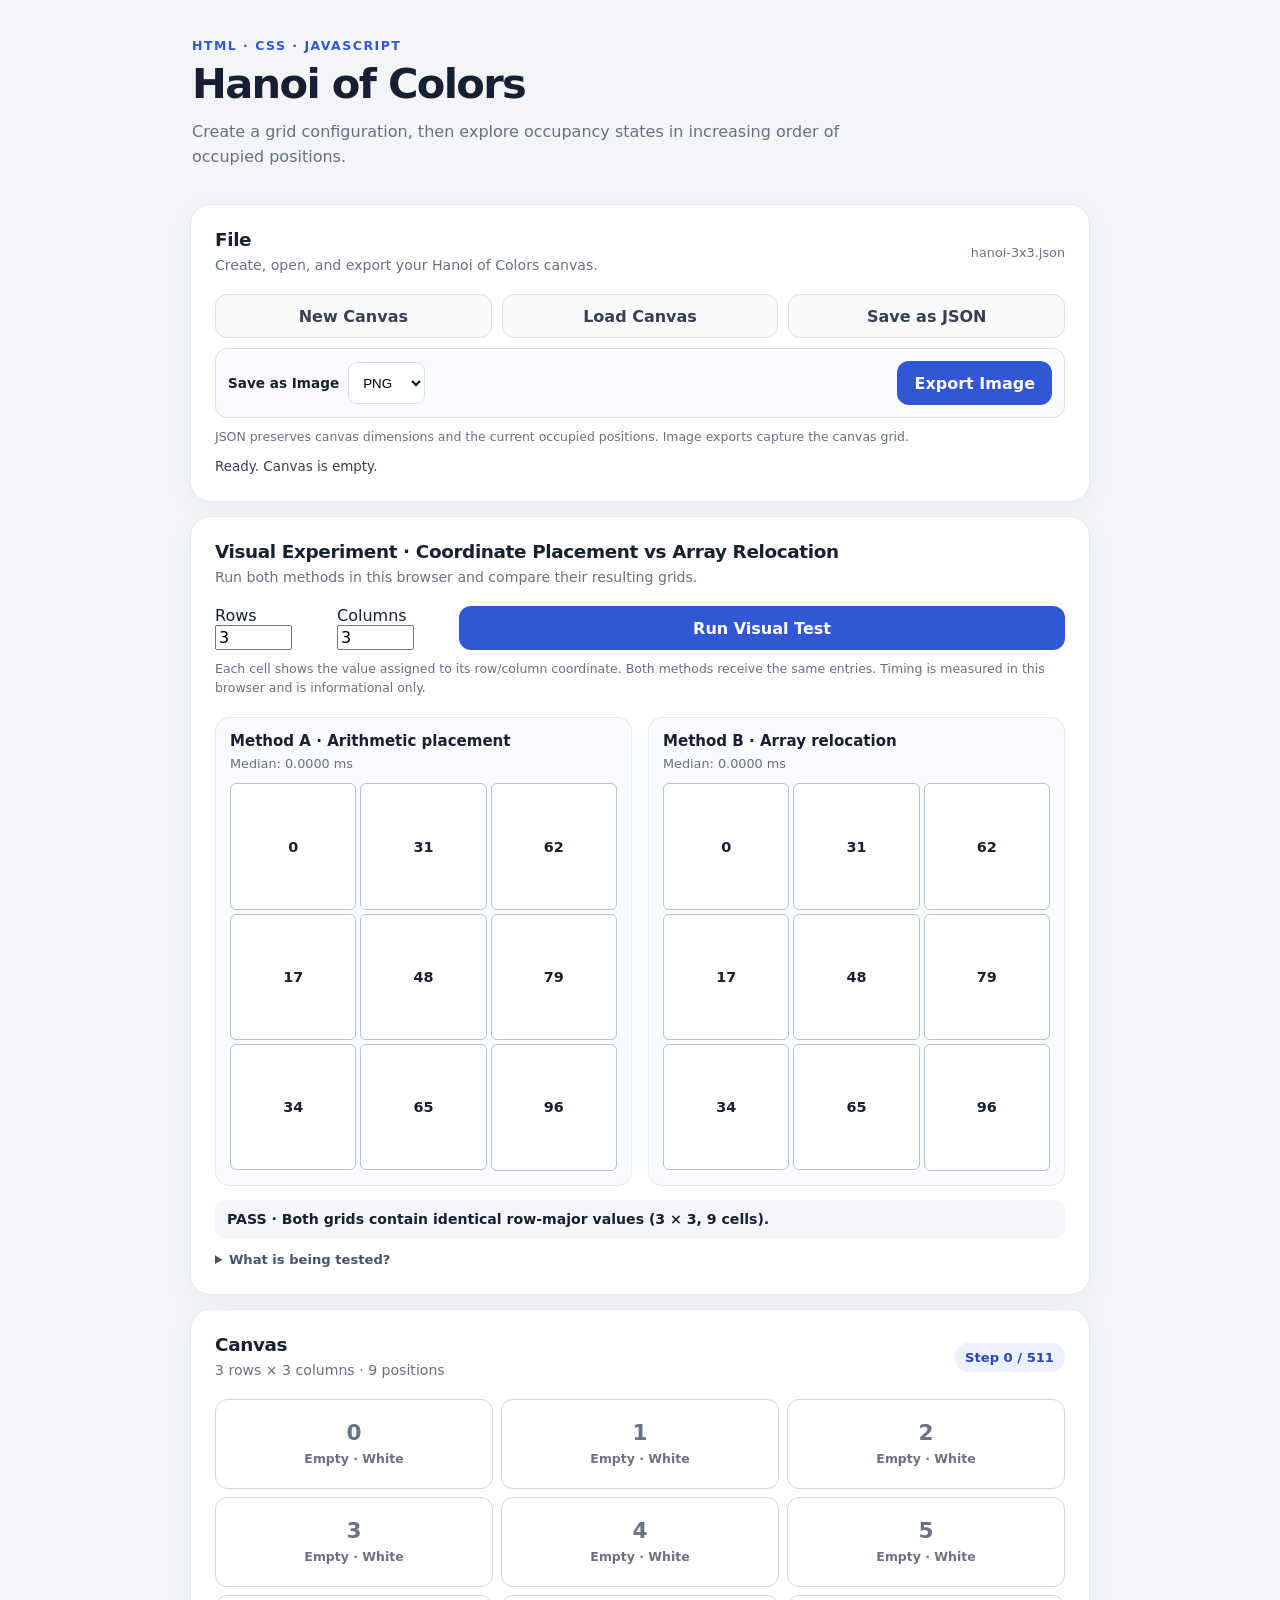
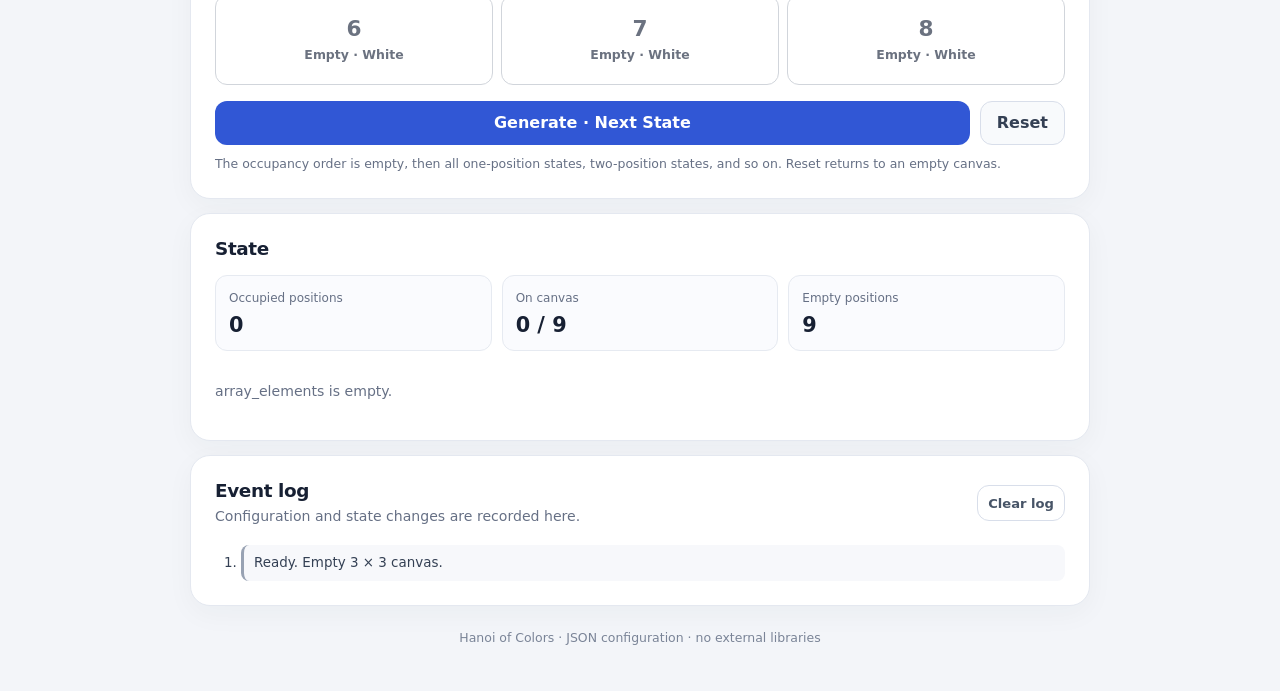
==== commit 535498cd: "Integrate arithmetic coordinate mapping experiment into Version 2" ====
--- a/index.html
+++ b/index.html
@@ -58,6 +58,38 @@
       <p id="file-status" class="status" role="status" aria-live="polite">Ready. Canvas is empty.</p>
     </section>
 
+    <section class="panel visual-benchmark" aria-labelledby="visual-test-title">
+      <div class="section-heading">
+        <div>
+          <h2 id="visual-test-title">Visual Experiment · Coordinate Placement vs Array Relocation</h2>
+          <p class="muted">Run both methods in this browser and compare their resulting grids.</p>
+        </div>
+      </div>
+      <div class="visual-test-controls">
+        <label>Rows <input id="visual-rows" type="number" min="1" max="10" value="3"></label>
+        <label>Columns <input id="visual-columns" type="number" min="1" max="10" value="3"></label>
+        <button id="visual-run" class="button primary" type="button">Run Visual Test</button>
+      </div>
+      <p class="hint">Each cell shows the value assigned to its row/column coordinate. Both methods receive the same entries. Timing is measured in this browser and is informational only.</p>
+      <div class="visual-comparison">
+        <div class="visual-method">
+          <h3>Method A · Arithmetic placement</h3>
+          <p id="visual-arithmetic-time" class="visual-time">Not run yet</p>
+          <div id="visual-arithmetic-grid" class="result-grid" aria-label="Arithmetic placement result"></div>
+        </div>
+        <div class="visual-method">
+          <h3>Method B · Array relocation</h3>
+          <p id="visual-relocation-time" class="visual-time">Not run yet</p>
+          <div id="visual-relocation-grid" class="result-grid" aria-label="Array relocation result"></div>
+        </div>
+      </div>
+      <p id="visual-verdict" class="visual-verdict" role="status" aria-live="polite">Ready. Run the test to compare the two outputs.</p>
+      <details class="visual-details">
+        <summary>What is being tested?</summary>
+        <p>Method A writes each value directly to row × columns + column in a preallocated array. Method B inserts each value at that index using Array.splice(), which may shift existing elements. This is a focused comparison, not yet a reproduction of the original PixelArtJS three-computation sequence or its ImageData rendering.</p>
+      </details>
+    </section>
+
     <section class="panel" aria-labelledby="canvas-title">
       <div class="section-heading">
         <div>
--- a/style.css
+++ b/style.css
@@ -94,3 +94,22 @@
 .new-canvas-panel .config-form { grid-template-columns: 1fr 1fr; }
 .new-canvas-panel .config-form button { grid-column: auto; }
 [hidden] { display: none !important; }
+
+/* Arithmetic and coordinate-mapping visual experiment */
+.visual-test-controls { display: grid; grid-template-columns: 110px 110px minmax(160px, 1fr); align-items: end; gap: 12px; }
+.visual-comparison { display: grid; grid-template-columns: 1fr 1fr; gap: 16px; margin-top: 20px; }
+.visual-method { min-width: 0; padding: 14px; border: 1px solid #e4e8f0; border-radius: 14px; background: #fafbfe; }
+.visual-method h3 { margin: 0; font-size: .94rem; }
+.visual-time { margin: 6px 0 12px; color: var(--muted); font-size: .8rem; font-variant-numeric: tabular-nums; }
+.result-grid { display: grid; gap: 4px; }
+.result-cell { display: grid; place-items: center; min-width: 0; aspect-ratio: 1; border: 1px solid #b8c1d2; border-radius: 6px; background: #fff; color: #172033; font-size: clamp(.65rem, 2vw, .9rem); font-weight: 750; font-variant-numeric: tabular-nums; overflow: hidden; }
+.visual-verdict { margin: 14px 0 0; padding: 11px 12px; border-radius: 10px; background: #f3f5f9; font-size: .88rem; font-weight: 800; }
+.visual-details { margin-top: 12px; color: #475467; font-size: .82rem; line-height: 1.55; }
+.visual-details summary { cursor: pointer; font-weight: 750; }
+.visual-details p { margin-bottom: 0; }
+
+@media (max-width: 620px) {
+  .visual-comparison { grid-template-columns: 1fr; }
+  .visual-test-controls { grid-template-columns: 1fr 1fr; }
+  .visual-test-controls button { grid-column: 1 / -1; }
+}
